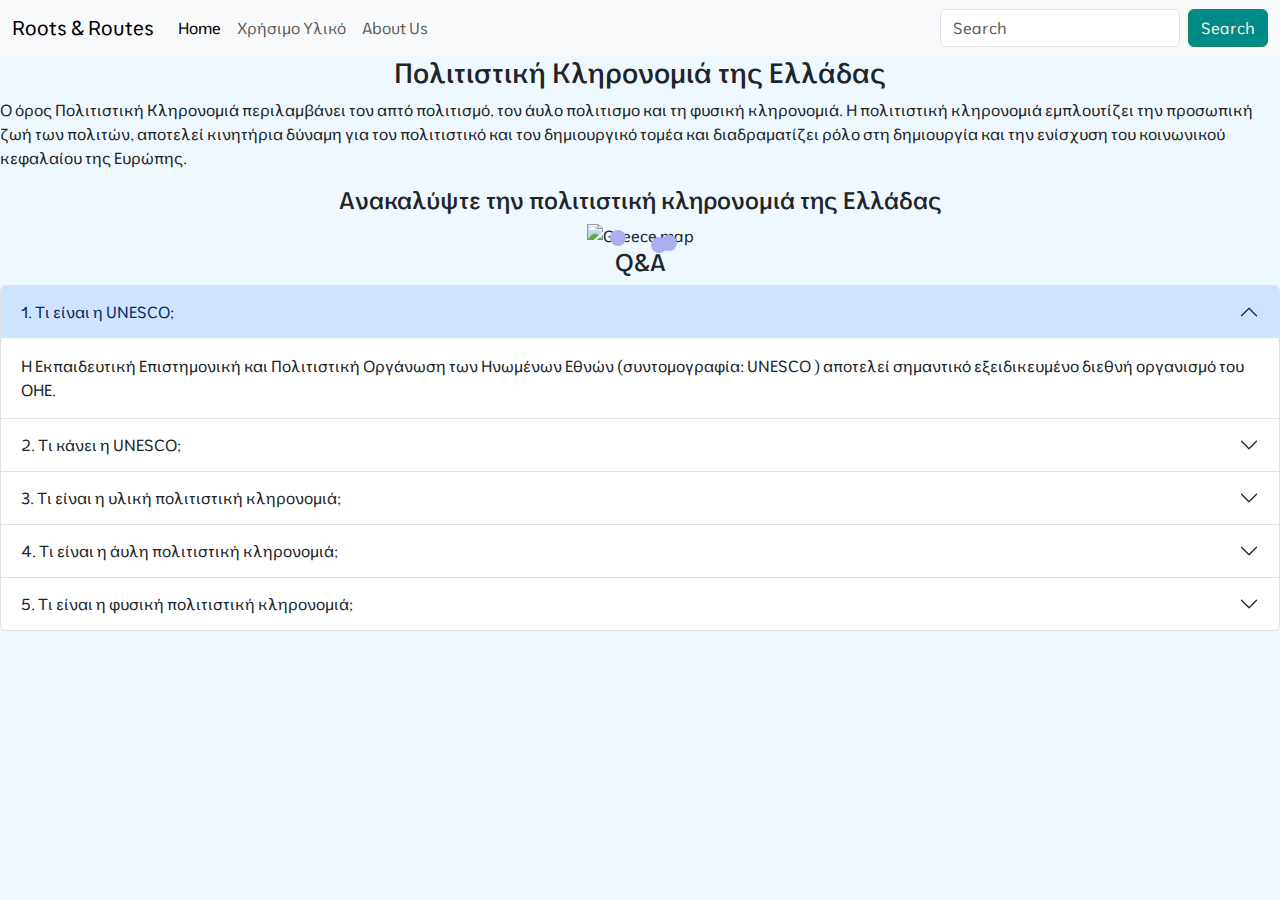
==== index.html @ 421d6187 "allages" ====
<!doctype html>
<html lang="en">

<head>
    <meta charset="utf-8">
    <meta name="viewport" content="width=device-width, initial-scale=1, shrink-to-fit=no">
    <meta name="description" content="">
    <meta name="author" content="">
    <title>Roots & Routes</title>
    <link rel="preconnect" href="https://fonts.googleapis.com">
    <link rel="preconnect" href="https://fonts.gstatic.com" crossorigin>
    <link href="https://fonts.googleapis.com/css2?family=Moderustic:wght@300..800&display=swap" rel="stylesheet">
    <link href="https://cdn.jsdelivr.net/npm/bootstrap@5.3.3/dist/css/bootstrap.min.css" rel="stylesheet"
        integrity="sha384-QWTKZyjpPEjISv5WaRU9OFeRpok6YctnYmDr5pNlyT2bRjXh0JMhjY6hW+ALEwIH" crossorigin="anonymous">
    <link href="css/styles.css" rel="stylesheet">

</head>

<body>
    <nav class="navbar navbar-expand-lg bg-body-tertiary">
        <div class="container-fluid">
            <a class="navbar-brand" href="index.html">Roots & Routes</a>
            <button class="navbar-toggler" type="button" data-bs-toggle="collapse"
                data-bs-target="#navbarSupportedContent" aria-controls="navbarSupportedContent" aria-expanded="false"
                aria-label="Toggle navigation">
                <span class="navbar-toggler-icon"></span>
            </button>
            <div class="collapse navbar-collapse" id="navbarSupportedContent">
                <ul class="navbar-nav me-auto mb-2 mb-lg-0">
                    <li class="nav-item">
                        <a class="nav-link active" aria-current="page" href="index.html">Home</a>
                    </li>
                    <li class="nav-item">
                        <a class="nav-link" href="foreis.html">Χρήσιμο Υλικό</a>
                    </li>
                    <li class="nav-item">
                        <a class="nav-link" href="aboutus.html">About Us</a>
                    </li>

                </ul>
                <form class="d-flex" role="search">
                    <input class="form-control me-2" type="search" placeholder="Search" aria-label="Search">
                    <button class="btn btn-outline-success" type="submit">Search</button>
                </form>
            </div>
        </div>
    </nav>
    <h3 class="header">Πολιτιστική Κληρονομιά της Ελλάδας</h3>
    <p class="opening text">Ο όρος Πολιτιστική Κληρονομιά περιλαμβάνει τον απτό πολιτισμό, τον άυλο πολιτισμο και τη
        φυσική κληρονομιά. Η πολιτιστική κληρονομιά εμπλουτίζει την προσωπική ζωή των πολιτών, αποτελεί κινητήρια δύναμη
        για τον πολιτιστικό και τον δημιουργικό τομέα και διαδραματίζει ρόλο στη δημιουργία και την ενίσχυση του
        κοινωνικού κεφαλαίου της Ευρώπης. </p>
    <h4 class="header">Ανακαλύψτε την πολιτιστική κληρονομιά της Ελλάδας</h4>
    <div class="map-container">
        <img class="" src="/images/img1.png" alt="Greece map">
        <button type="button" class="hotspot" id="btn-chios" href="webpage-chios.html" data-bs-toggle="tooltip"data-bs-title="Χίος" />
        <button type="button" class="hotspot" id="btn-meteora" data-bs-toggle="tooltip" data-bs-title="Μετέωρα" />
        <button type="button" class="hotspot" id="btn-tinos" data-bs-toggle="tooltip" data-bs-title="Τήνος" /> </button>
    </div>
    <h4 class="header">Q&A</h4>

    <div class="accordion" id="accordionExample">
        <div class="accordion-item">
            <h2 class="accordion-header">
                <button class="accordion-button" type="button" data-bs-toggle="collapse" data-bs-target="#collapseOne"
                    aria-expanded="true" aria-controls="collapseOne">
                    1. Τι είναι η UNESCO;
                </button>
            </h2>
            <div id="collapseOne" class="accordion-collapse collapse show" data-bs-parent="#accordionExample">
                <div class="accordion-body">
                    Η Εκπαιδευτική Επιστημονική και Πολιτιστική Οργάνωση των Ηνωμένων Εθνών (συντομογραφία:
                        UNESCO ) αποτελεί σημαντικό εξειδικευμένο διεθνή οργανισμό του ΟΗΕ.
                </div>
            </div>
        </div>
        <div class="accordion-item">
            <h2 class="accordion-header">
                <button class="accordion-button collapsed" type="button" data-bs-toggle="collapse"
                    data-bs-target="#collapseTwo" aria-expanded="false" aria-controls="collapseTwo">
                    2. Τι κάνει η UNESCO;
                </button>
            </h2>
            <div id="collapseTwo" class="accordion-collapse collapse" data-bs-parent="#accordionExample">
                <div class="accordion-body">
                    Η Οργάνωση του ΟΗΕ για την Εκπαίδευση, την Επιστήμη και τον Πολιτισμό (UNESCO) δημιουργήθηκε
                        για να οικοδομήσει μια μόνιμη παγκόσμια ειρήνη, θεμελιωμένη στην πνευματική και ηθική αλληλεγγύη
                        της ανθρωπότητας.
                </div>
            </div>
        </div>
        <div class="accordion-item">
            <h2 class="accordion-header">
                <button class="accordion-button collapsed" type="button" data-bs-toggle="collapse"
                    data-bs-target="#collapseThree" aria-expanded="false" aria-controls="collapseThree">
                    3. Τι είναι η υλική πολιτιστική κληρονομιά;
                </button>
            </h2>
            <div id="collapseThree" class="accordion-collapse collapse" data-bs-parent="#accordionExample">
                <div class="accordion-body">
                    Η Υλική Πολιτιστική Κληρονομία ή Πολιτιστική Ιδιοκτησία αποτελεί το πρώτο από τα τρία είδη
                        πολιτιστικής κληρονομίας και αναφέρεται στην απτή πολιτιστική κληρονομία, περιλαμβάνει
                        αντικείμενα πολιτιστικής αξίας, μνημεία, ιστορικά μέρη, τα οποία έχει θεωρηθεί ότι αξίζει να
                        διατηρηθούν στο πέρασμα του χρόνου.
                </div>
            </div>
        </div>

        <div class="accordion-item">
            <h2 class="accordion-header">
                <button class="accordion-button collapsed" type="button" data-bs-toggle="collapse" data-bs-target="#collapseFour"
                    aria-expanded="true" aria-controls="collapseFour">
                    4. Τι είναι η άυλη πολιτιστική κληρονομιά;
                </button>
            </h2>
            <div id="collapseFour" class="accordion-collapse collapse" data-bs-parent="#accordionExample">
                <div class="accordion-body">
                    Η Άυλη Πολιτιστική Κληρονομιά αποτελεί ένα από τα τρία είδη πολιτιστικής κληρονομιάς και
                        αφορά παραδόσεις ή ζωντανές εκφράσεις που έχουν κληροδοτηθεί από τους προγενέστερους με τον
                        προφορικό λόγο, όπως οι λαικές παραδόσεις, οι γιορτές και οι τελετές.
                </div>
            </div>
        </div>

        <div class="accordion-item">
            <h2 class="accordion-header">
                <button class="accordion-button collapsed" type="button" data-bs-toggle="collapse" data-bs-target="#collapseFive"
                    aria-expanded="true" aria-controls="collapseFive">
                    5. Τι είναι η φυσική πολιτιστική κληρονομιά;
                </button>
            </h2>
            <div id="collapseFive" class="accordion-collapse collapse" data-bs-parent="#accordionExample">
                <div class="accordion-body">
                    Η Φυσική Πολιτιστική Κληρονομιά περικλείει την ύπαιθρο, το φυσικό περιβάλλον όπως την
                        χλωρίδα και την πανίδα, επιστημονικά γνωστή υπό τον όρο 'βιοποικιλότητα', καθώς και γεωλογικά
                        στοιχεία συμπεριλαμβανομένης της ορυκτολογίας και της παλαιοντολογίας.
                </div>
            </div>
        </div>

    </div>

    <script src="https://cdn.jsdelivr.net/npm/bootstrap@5.3.3/dist/js/bootstrap.bundle.min.js"
        integrity="sha384-YvpcrYf0tY3lHB60NNkmXc5s9fDVZLESaAA55NDzOxhy9GkcIdslK1eN7N6jIeHz"
        crossorigin="anonymous"></script>
    <script>
        const tooltipTriggerList = document.querySelectorAll('[data-bs-toggle="tooltip"]')
        const tooltipList = [...tooltipTriggerList].map(tooltipTriggerEl => new bootstrap.Tooltip(tooltipTriggerEl))
    </script>
</body>

</html>
---- css/styles.css ----
body{
  background-color: aliceblue;
  font-family:"Moderustic",'Times New Roman', Times, serif;
}

.container {
   padding: 50px;
}

.starter-template {
   padding: 3rem 1.5rem;
   text-align: center;
 }

  .btn {
    background-color:darkcyan;
    color: antiquewhite;
  }
 .h2 {
    color: black;
    font-weight: bold;
    position: static;
    
      font-family:"Moderustic",'Times New Roman', Times, serif;
   }
 .header{
  text-align: center;
  font-family:"Moderustic",'Times New Roman', Times, serif;
 }
 .opening text{
  text-align: center;
  font-family:"Moderustic",'Times New Roman', Times, serif;
 }
 
 
 .map-container {
    position: relative;
    width: fit-content;
    margin: auto;
 }
 .p{
   font-family:"Moderustic",'Times New Roman', Times, serif;
    }
 .hotspot {
   position: absolute;
   border-radius: 100%;
   padding: 8px;
   transition: padding 0.5s ;
   border:none;
   background-color: rgb(173, 173, 241);
 }

 .hotspot:hover {
   background-color: rgb(120, 120, 196);
   padding: 10px 
}
   #btn-chios {
   top:47%;
   left:70%; 
   
   }

#btn-meteora {
   top:29%;
   left:22%;
}
#btn-tinos {
   top: 57.5%;
   left: 59.84%; 
}

.carousel-item {
   height: 400px
}

.carousel-item-img {
   margin: auto;
   height: 100%;
   display: block;
}

.accordion-header{
   font-weight: bold;
}
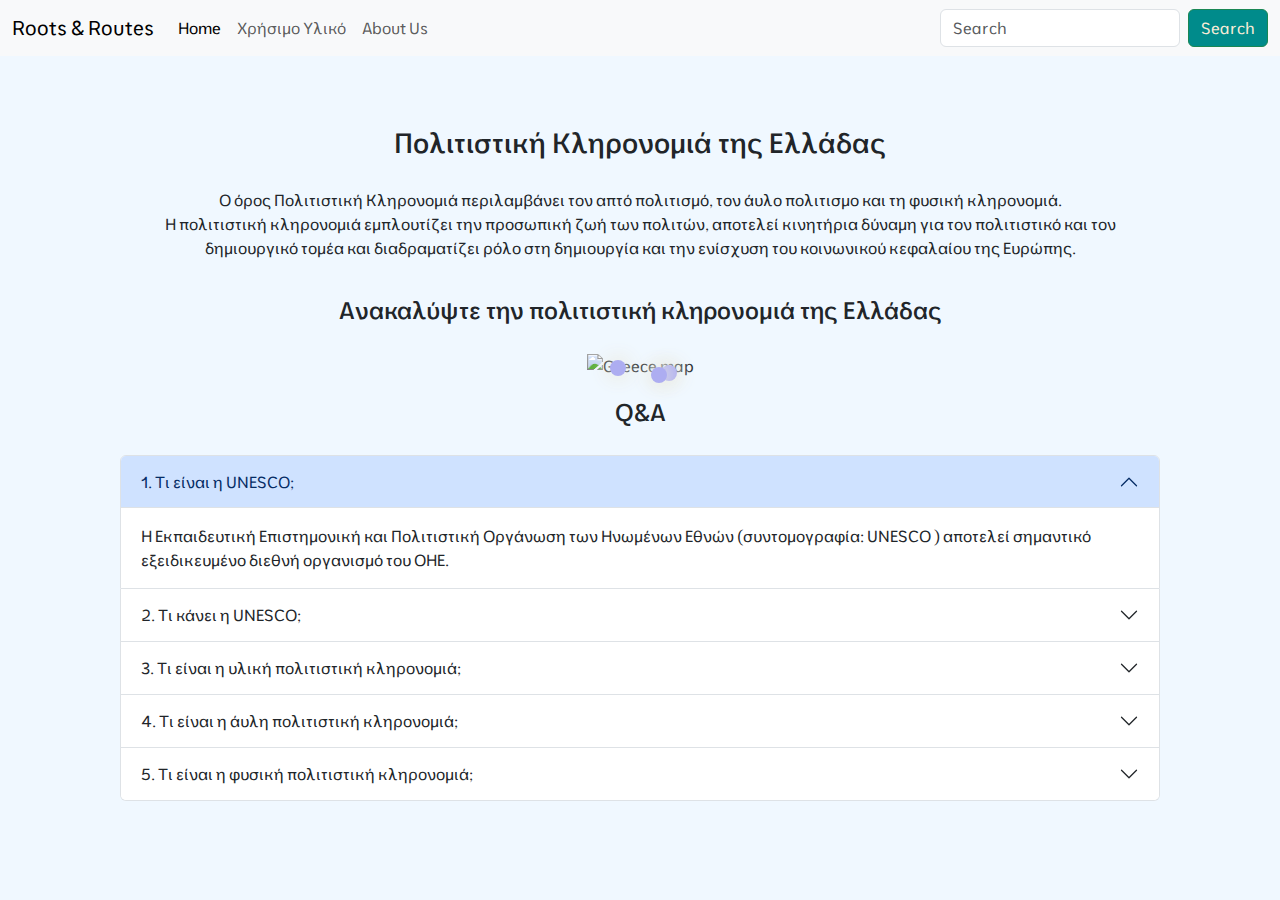
==== commit 03a7ae45: "changes" ====
--- a/index.html
+++ b/index.html
@@ -45,17 +45,15 @@
             </div>
         </div>
     </nav>
-    <h3 class="header">Πολιτιστική Κληρονομιά της Ελλάδας</h3>
-    <p class="opening text">Ο όρος Πολιτιστική Κληρονομιά περιλαμβάνει τον απτό πολιτισμό, τον άυλο πολιτισμο και τη
-        φυσική κληρονομιά. Η πολιτιστική κληρονομιά εμπλουτίζει την προσωπική ζωή των πολιτών, αποτελεί κινητήρια δύναμη
-        για τον πολιτιστικό και τον δημιουργικό τομέα και διαδραματίζει ρόλο στη δημιουργία και την ενίσχυση του
-        κοινωνικού κεφαλαίου της Ευρώπης. </p>
-    <h4 class="header">Ανακαλύψτε την πολιτιστική κληρονομιά της Ελλάδας</h4>
-    <div class="map-container">
-        <img class="" src="/images/img1.png" alt="Greece map">
-        <button type="button" class="hotspot" id="btn-chios" href="webpage-chios.html" data-bs-toggle="tooltip"data-bs-title="Χίος" />
-        <button type="button" class="hotspot" id="btn-meteora" data-bs-toggle="tooltip" data-bs-title="Μετέωρα" />
-        <button type="button" class="hotspot" id="btn-tinos" data-bs-toggle="tooltip" data-bs-title="Τήνος" /> </button>
+    <div class="container">
+      <h3 class="header">Πολιτιστική Κληρονομιά της Ελλάδας</h3>
+      <p class="opening-text"> Ο όρος Πολιτιστική Κληρονομιά περιλαμβάνει τον απτό πολιτισμό, τον άυλο πολιτισμο και τη φυσική κληρονομιά. <br>Η πολιτιστική κληρονομιά εμπλουτίζει την προσωπική ζωή των πολιτών, αποτελεί κινητήρια δύναμη για τον πολιτιστικό και τον δημιουργικό τομέα και διαδραματίζει ρόλο στη δημιουργία και την ενίσχυση του κοινωνικού κεφαλαίου της Ευρώπης. </p>
+      <h4 class="header">Ανακαλύψτε την πολιτιστική κληρονομιά της Ελλάδας</h4>
+      <div class="map-container">
+        <img src="/images/img1.png" alt="Greece map" >
+        <button type="button" class="hotspot" id="btn-chios" href="webpage-chios.html" data-bs-toggle="tooltip" data-bs-title="Χίος" />
+        <button type="button" class="hotspot" id="btn-meteora" data-bs-toggle="tooltip" data-bs-title="Μετέωρα"/>
+        <button type="button" class="hotspot" id="btn-tinos" data-bs-toggle="tooltip" data-bs-title="Τήνος"/> </button>   
     </div>
     <h4 class="header">Q&A</h4>
 
--- a/css/styles.css
+++ b/css/styles.css
@@ -5,6 +5,10 @@
 
 .container {
    padding: 50px;
+}
+
+.header {
+   padding: 20px
 }
 
 .starter-template {
@@ -27,7 +31,7 @@
   text-align: center;
   font-family:"Moderustic",'Times New Roman', Times, serif;
  }
- .opening text{
+ .opening-text{
   text-align: center;
   font-family:"Moderustic",'Times New Roman', Times, serif;
  }
@@ -38,15 +42,22 @@
     width: fit-content;
     margin: auto;
  }
+
+ .map-container img {
+   height: 70vh;
+ }
+
  .p{
    font-family:"Moderustic",'Times New Roman', Times, serif;
     }
+
  .hotspot {
    position: absolute;
    border-radius: 100%;
    padding: 8px;
    transition: padding 0.5s ;
    border:none;
+   box-shadow: 0 0 20px 4px #ebebe2;
    background-color: rgb(173, 173, 241);
  }
 
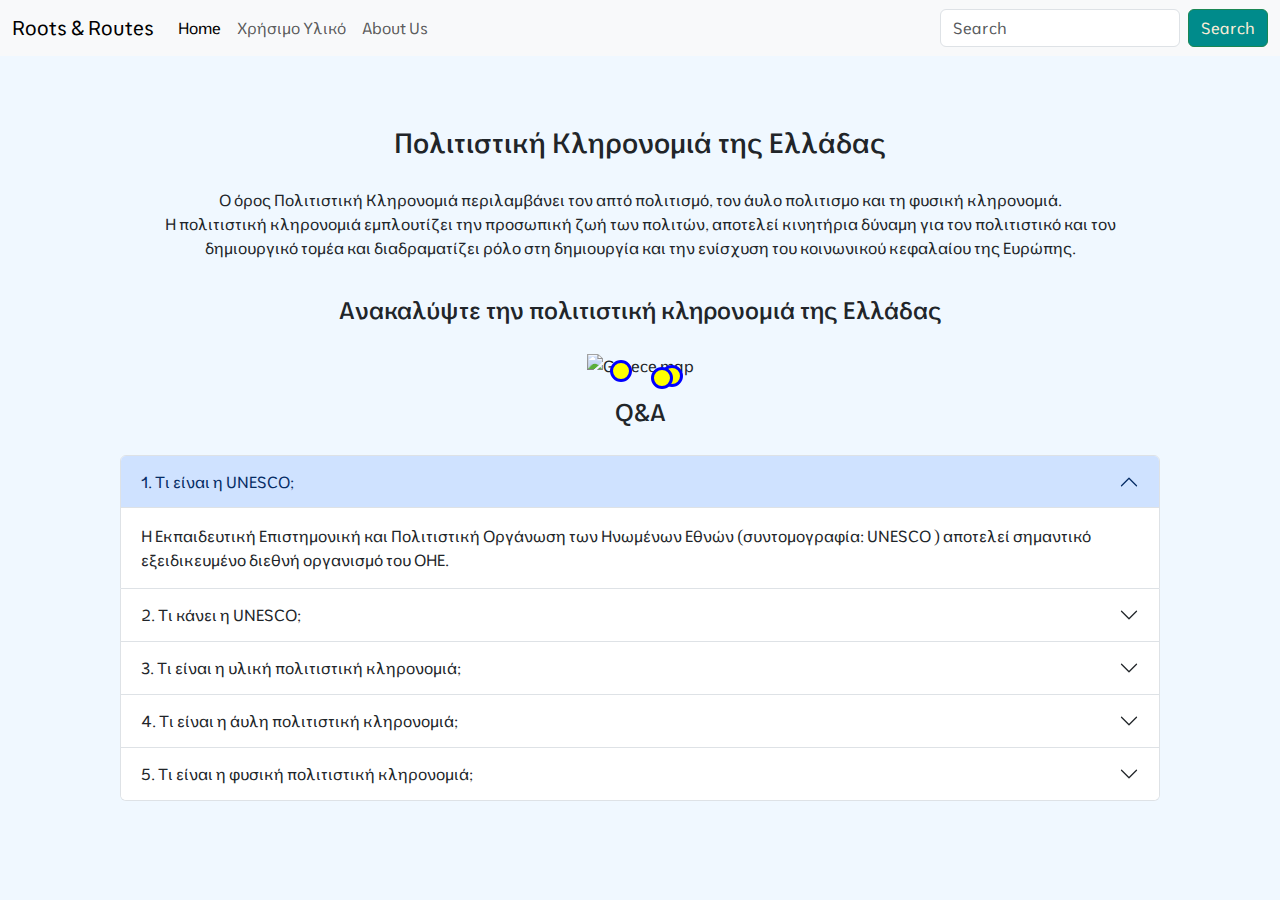
==== commit ec39c56b: "hashj" ====
--- a/index.html
+++ b/index.html
@@ -51,9 +51,9 @@
       <h4 class="header">Ανακαλύψτε την πολιτιστική κληρονομιά της Ελλάδας</h4>
       <div class="map-container">
         <img src="/images/img1.png" alt="Greece map" >
-        <button type="button" class="hotspot" id="btn-chios" href="webpage-chios.html" data-bs-toggle="tooltip" data-bs-title="Χίος" />
-        <button type="button" class="hotspot" id="btn-meteora" data-bs-toggle="tooltip" data-bs-title="Μετέωρα"/>
-        <button type="button" class="hotspot" id="btn-tinos" data-bs-toggle="tooltip" data-bs-title="Τήνος"/> </button>   
+        <a class="hotspot" id="btn-chios" href="/webpage-chios.html" data-bs-toggle="tooltip" data-bs-title="Χίος" ></a>
+        <a class="hotspot" id="btn-meteora" href="/webpage-meteora.html" data-bs-toggle="tooltip" data-bs-title="Μετέωρα"> </a>
+        <a class="hotspot" id="btn-tinos" href="/webpage-tinos.html" data-bs-toggle="tooltip" data-bs-title="Τήνος"></a> 
     </div>
     <h4 class="header">Q&A</h4>
 
--- a/css/styles.css
+++ b/css/styles.css
@@ -56,19 +56,18 @@
    border-radius: 100%;
    padding: 8px;
    transition: padding 0.5s ;
-   border:none;
-   box-shadow: 0 0 20px 4px #ebebe2;
-   background-color: rgb(173, 173, 241);
+   border-color: blue;
+   border-style: solid;
+   background-color: yellow;
  }
 
  .hotspot:hover {
    background-color: rgb(120, 120, 196);
    padding: 10px 
 }
-   #btn-chios {
+#btn-chios {
    top:47%;
    left:70%; 
-   
    }
 
 #btn-meteora {
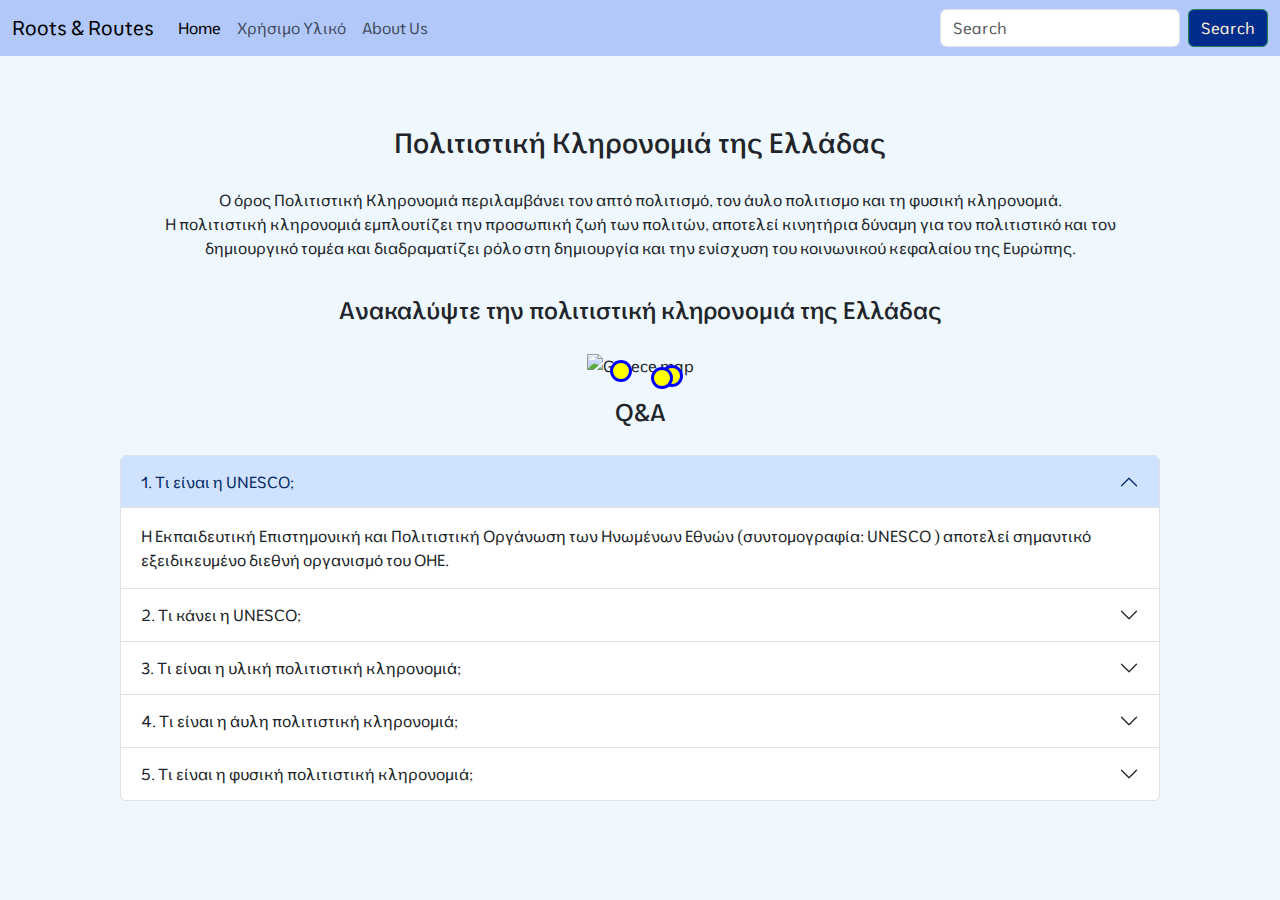
==== commit 0d15c9b0: "prefinal" ====
--- a/index.html
+++ b/index.html
@@ -17,7 +17,7 @@
 </head>
 
 <body>
-    <nav class="navbar navbar-expand-lg bg-body-tertiary">
+    <nav class="navbar navbar-expand-lg ">
         <div class="container-fluid">
             <a class="navbar-brand" href="index.html">Roots & Routes</a>
             <button class="navbar-toggler" type="button" data-bs-toggle="collapse"
--- a/css/styles.css
+++ b/css/styles.css
@@ -1,6 +1,10 @@
 body{
   background-color: aliceblue;
   font-family:"Moderustic",'Times New Roman', Times, serif;
+}
+
+.navbar {
+   background-color: #4d78ef61;
 }
 
 .container {
@@ -17,7 +21,7 @@
  }
 
   .btn {
-    background-color:darkcyan;
+    background-color:rgb(0, 44, 139);
     color: antiquewhite;
   }
  .h2 {
@@ -91,4 +95,32 @@
 
 .accordion-header{
    font-weight: bold;
+}
+
+#about-us-img{
+   height: 400px;
+   display: block;
+   margin: auto
+}
+
+.city-title {
+   margin: auto;
+   width: fit-content;
+   padding-bottom: 30px
+}
+
+.city-info-list {
+   padding-bottom: 40px
+}
+.city-info-list li {
+   padding-bottom: 10px
+}
+
+.card-container {
+   display: flex
+}
+
+.card-container .card {
+padding: 10px;
+margin: 5px
 }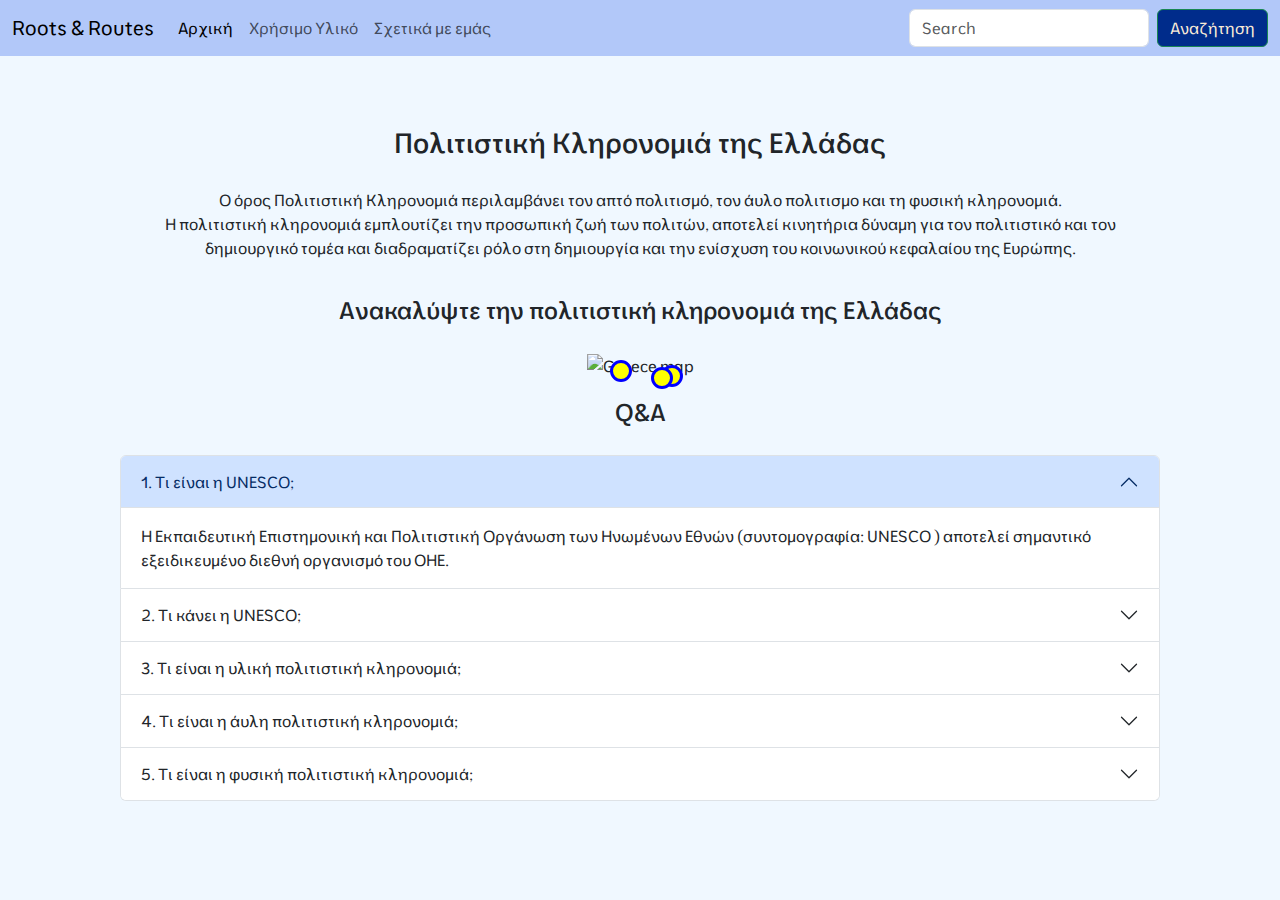
==== commit aaae06d1: "telikooo" ====
--- a/index.html
+++ b/index.html
@@ -28,19 +28,19 @@
             <div class="collapse navbar-collapse" id="navbarSupportedContent">
                 <ul class="navbar-nav me-auto mb-2 mb-lg-0">
                     <li class="nav-item">
-                        <a class="nav-link active" aria-current="page" href="index.html">Home</a>
+                        <a class="nav-link active" aria-current="page" href="index.html">Αρχική</a>
                     </li>
                     <li class="nav-item">
                         <a class="nav-link" href="foreis.html">Χρήσιμο Υλικό</a>
                     </li>
                     <li class="nav-item">
-                        <a class="nav-link" href="aboutus.html">About Us</a>
+                        <a class="nav-link" href="aboutus.html">Σχετικά με εμάς</a>
                     </li>
 
                 </ul>
                 <form class="d-flex" role="search">
                     <input class="form-control me-2" type="search" placeholder="Search" aria-label="Search">
-                    <button class="btn btn-outline-success" type="submit">Search</button>
+                    <button class="btn btn-outline-success" type="submit">Αναζήτηση</button>
                 </form>
             </div>
         </div>
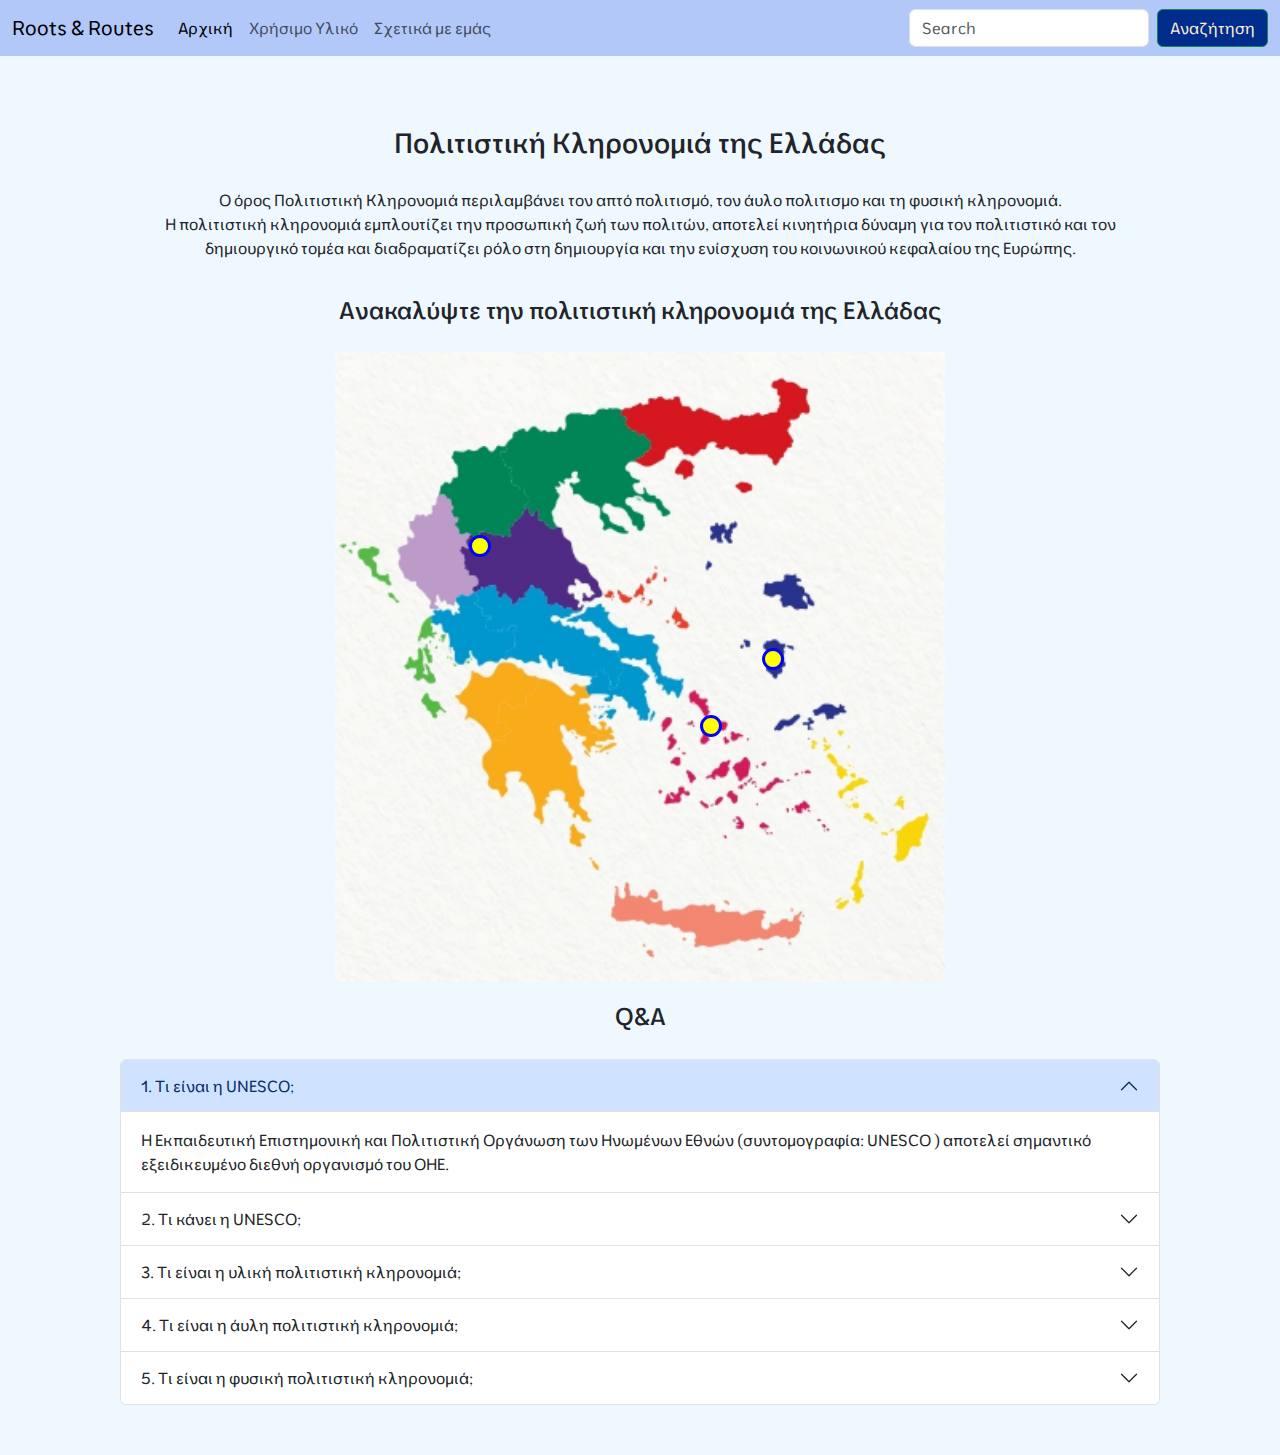
==== commit c0f74e82: "ekana changes" ====
--- a/index.html
+++ b/index.html
@@ -17,7 +17,7 @@
 </head>
 
 <body>
-    <nav class="navbar navbar-expand-lg ">
+    <nav class="navbar navbar-expand-lg">
         <div class="container-fluid">
             <a class="navbar-brand" href="index.html">Roots & Routes</a>
             <button class="navbar-toggler" type="button" data-bs-toggle="collapse"
@@ -50,10 +50,10 @@
       <p class="opening-text"> Ο όρος Πολιτιστική Κληρονομιά περιλαμβάνει τον απτό πολιτισμό, τον άυλο πολιτισμο και τη φυσική κληρονομιά. <br>Η πολιτιστική κληρονομιά εμπλουτίζει την προσωπική ζωή των πολιτών, αποτελεί κινητήρια δύναμη για τον πολιτιστικό και τον δημιουργικό τομέα και διαδραματίζει ρόλο στη δημιουργία και την ενίσχυση του κοινωνικού κεφαλαίου της Ευρώπης. </p>
       <h4 class="header">Ανακαλύψτε την πολιτιστική κληρονομιά της Ελλάδας</h4>
       <div class="map-container">
-        <img src="/images/img1.png" alt="Greece map" >
-        <a class="hotspot" id="btn-chios" href="/webpage-chios.html" data-bs-toggle="tooltip" data-bs-title="Χίος" ></a>
-        <a class="hotspot" id="btn-meteora" href="/webpage-meteora.html" data-bs-toggle="tooltip" data-bs-title="Μετέωρα"> </a>
-        <a class="hotspot" id="btn-tinos" href="/webpage-tinos.html" data-bs-toggle="tooltip" data-bs-title="Τήνος"></a> 
+        <img src="/images/img1.PNG" alt="Greece map" >
+        <a class="hotspot" id="btn-chios" href="webpage-chios.html" data-bs-toggle="tooltip" data-bs-title="Χίος" ></a>
+        <a class="hotspot" id="btn-meteora" href="webpage-meteora.html" data-bs-toggle="tooltip" data-bs-title="Μετέωρα"> </a>
+        <a class="hotspot" id="btn-tinos" href="webpage-tinos.html" data-bs-toggle="tooltip" data-bs-title="Τήνος"></a> 
     </div>
     <h4 class="header">Q&A</h4>
 
